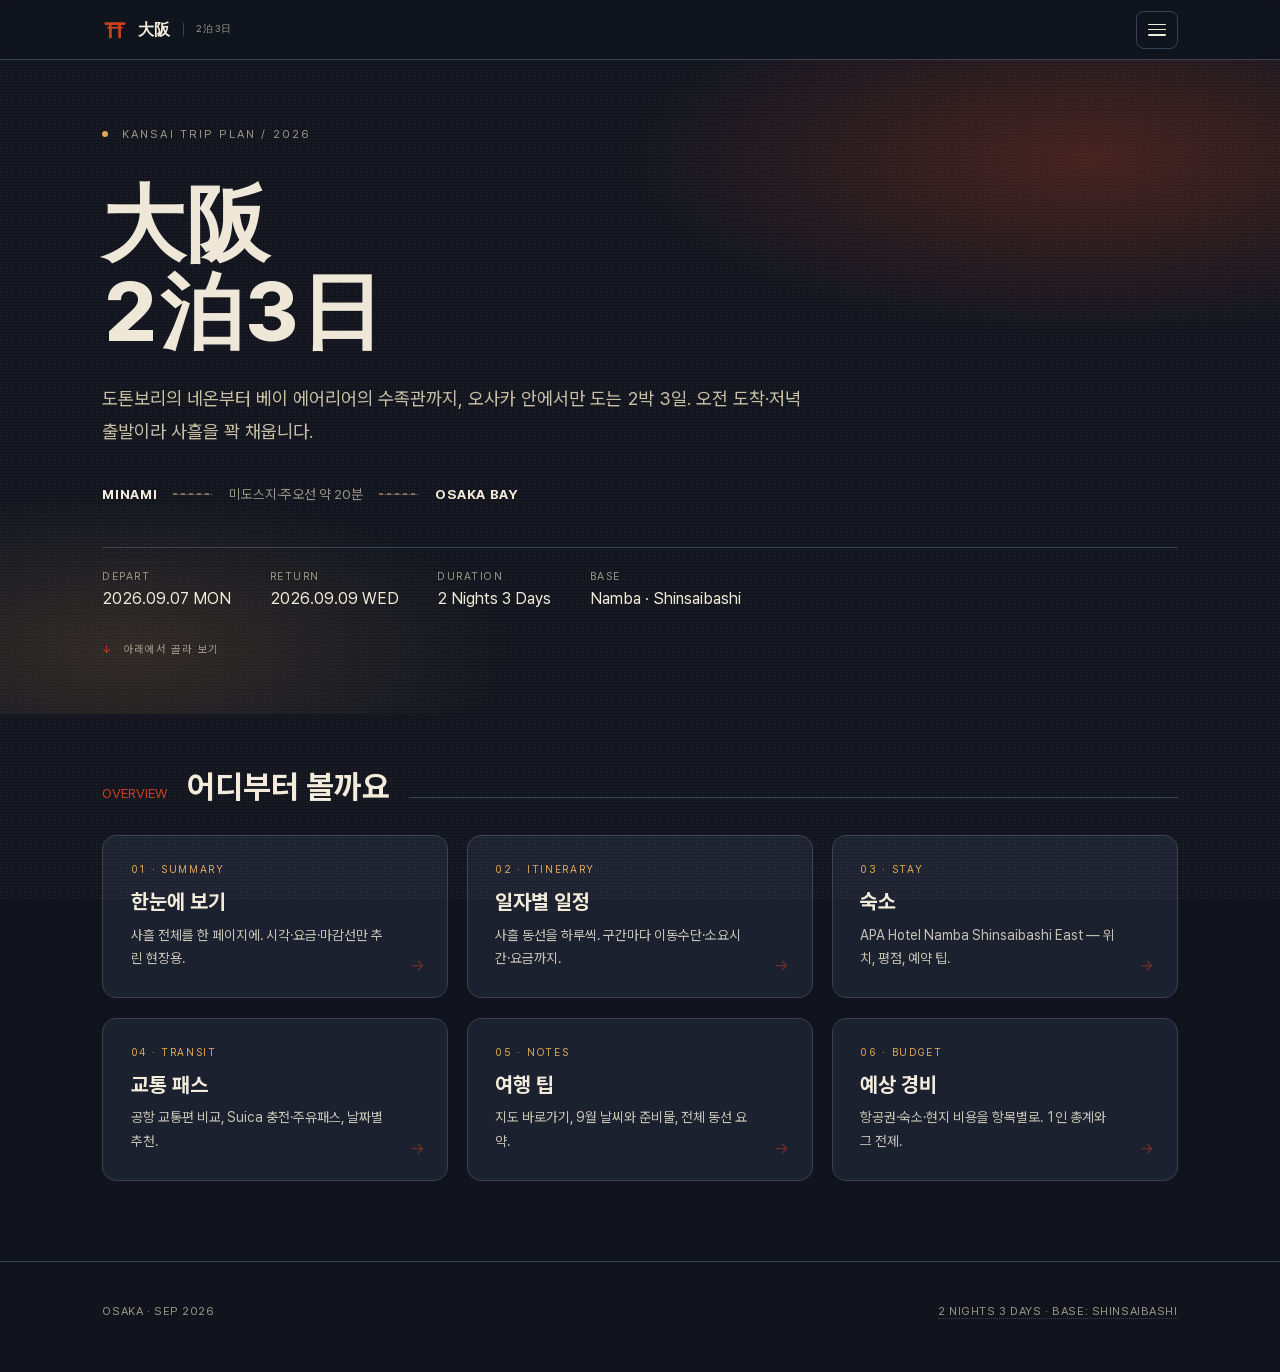
==== index.html @ 6190ee88 "한눈에 보기 페이지 추가 — 사흘 전체를 한 페이지에 사이트가 영역별로 쪼개져 있어서 전체를 한 번에 볼 데가 없었다. 현지에서 폰으로 열어둘 요약본을 summary.html 로 " ====
<!DOCTYPE html>
<html lang="ko">
<head>
<meta charset="UTF-8">
<meta name="viewport" content="width=device-width, initial-scale=1.0, viewport-fit=cover">
<title>大阪 | 오사카 2박3일</title>

<meta name="description" content="2026년 9월 7일~9일, 오사카 2박 3일 여행 일정. 일자별 동선, 가이유칸·신세카이, 숙소, 교통 패스를 한 곳에.">
<meta name="theme-color" content="#11141D">
<meta name="color-scheme" content="dark">
<link rel="canonical" href="https://osaka-kyoto-2026.vercel.app/">

<meta property="og:type" content="website">
<meta property="og:site_name" content="OSAKA · SEP 2026">
<meta property="og:title" content="大阪 | 오사카 2박3일">
<meta property="og:description" content="2026년 9월 7일~9일, 오사카 2박 3일 여행 일정. 일자별 동선, 가이유칸·신세카이, 숙소, 교통 패스를 한 곳에.">
<meta property="og:url" content="https://osaka-kyoto-2026.vercel.app/">
<meta property="og:locale" content="ko_KR">
<meta name="twitter:card" content="summary">
<meta name="twitter:title" content="大阪 | 오사카 2박3일">
<meta name="twitter:description" content="2026년 9월 7일~9일, 오사카 2박 3일 여행 일정. 일자별 동선, 가이유칸·신세카이, 숙소, 교통 패스를 한 곳에.">

<link rel="icon" href="data:image/svg+xml,%3Csvg xmlns='http://www.w3.org/2000/svg' viewBox='0 0 32 32'%3E%3Crect width='32' height='32' rx='7' fill='%2311141D'/%3E%3Cg fill='%23C6401F'%3E%3Crect x='3' y='6.5' width='26' height='3.2' rx='1.4'/%3E%3Crect x='6.5' y='12' width='19' height='2.3'/%3E%3Crect x='8.6' y='9.7' width='3.4' height='16.3'/%3E%3Crect x='20' y='9.7' width='3.4' height='16.3'/%3E%3C/g%3E%3C/svg%3E">
<link rel="apple-touch-icon" href="data:image/svg+xml,%3Csvg xmlns='http://www.w3.org/2000/svg' viewBox='0 0 32 32'%3E%3Crect width='32' height='32' rx='7' fill='%2311141D'/%3E%3Cg fill='%23C6401F'%3E%3Crect x='3' y='6.5' width='26' height='3.2' rx='1.4'/%3E%3Crect x='6.5' y='12' width='19' height='2.3'/%3E%3Crect x='8.6' y='9.7' width='3.4' height='16.3'/%3E%3Crect x='20' y='9.7' width='3.4' height='16.3'/%3E%3C/g%3E%3C/svg%3E">
<link rel="preload" href="assets/fonts/Pretendard-subset.woff2" as="font" type="font/woff2" crossorigin>
<link rel="stylesheet" href="assets/style.css">
</head>
<body>
<div class="grain"></div>

<header class="topbar">
  <a class="brand" href="index.html" aria-label="홈으로">
    <svg class="brand-mark" viewBox="0 0 32 32" aria-hidden="true" focusable="false"><g fill="currentColor"><rect x="3" y="6.5" width="26" height="3.2" rx="1.4"/><rect x="6.5" y="12" width="19" height="2.3"/><rect x="8.6" y="9.7" width="3.4" height="16.3"/><rect x="20" y="9.7" width="3.4" height="16.3"/></g></svg>
    <span class="brand-text">大阪</span>
    <span class="brand-sub">2泊3日</span>
  </a>
  <button class="menu-btn" type="button" aria-label="메뉴 열기" aria-expanded="false" aria-controls="sitemenu">
    <span class="bars" aria-hidden="true"><i></i><i></i><i></i></span>
  </button>
</header>

<nav class="menu" id="sitemenu" aria-label="사이트 메뉴" hidden>
  <div class="menu-inner">
    <div class="menu-eyebrow">Kansai Trip Plan / 2026</div>
    <ul class="menu-list">
      <li>
        <a class="menu-link" href="index.html"><span class="n">00</span><span class="t">홈</span><span class="d">Overview</span></a>
      </li>
      <li>
        <a class="menu-link" href="summary.html"><span class="n">01</span><span class="t">한눈에 보기</span><span class="d">Summary</span></a>
      </li>
      <li>
        <a class="menu-link" href="itinerary.html"><span class="n">02</span><span class="t">일자별 일정</span><span class="d">Itinerary</span></a>
        <ul class="menu-days">
          <li><a href="day-1.html"><span class="dn">DAY 1</span>도착 &amp; 미나미</a></li>
          <li><a href="day-2.html"><span class="dn">DAY 2</span>가이유칸 &amp; 신세카이</a></li>
          <li><a href="day-3.html"><span class="dn">DAY 3</span>오사카성 &amp; 귀국</a></li>
        </ul>
      </li>
      <li>
        <a class="menu-link" href="stay.html"><span class="n">03</span><span class="t">숙소</span><span class="d">Stay</span></a>
      </li>
      <li>
        <a class="menu-link" href="transit.html"><span class="n">04</span><span class="t">교통 패스</span><span class="d">Transit</span></a>
      </li>
      <li>
        <a class="menu-link" href="notes.html"><span class="n">05</span><span class="t">여행 팁</span><span class="d">Notes</span></a>
      </li>
      <li>
        <a class="menu-link" href="budget.html"><span class="n">06</span><span class="t">예상 경비</span><span class="d">Budget</span></a>
      </li>
    </ul>
  </div>
</nav>

<section class="hero">
  <div class="board"><span class="dot" aria-hidden="true"></span>KANSAI TRIP PLAN&nbsp;/&nbsp;2026</div>
  <h1>大阪<br>2泊3日</h1>
  <p class="sub">도톤보리의 네온부터 베이 에어리어의 수족관까지, 오사카 안에서만 도는 2박 3일. 오전 도착·저녁 출발이라 사흘을 꽉 채웁니다.</p>

  <div class="route">
    <span class="stop">MINAMI</span>
    <span class="track" aria-hidden="true"></span>
    <span>미도스지·주오선 약 20분</span>
    <span class="track" aria-hidden="true"></span>
    <span class="stop">OSAKA BAY</span>
  </div>

  <div class="hero-meta">
    <div><span class="label">Depart</span><span class="val">2026.09.07 MON</span></div>
    <div><span class="label">Return</span><span class="val">2026.09.09 WED</span></div>
    <div><span class="label">Duration</span><span class="val">2 Nights 3 Days</span></div>
    <div><span class="label">Base</span><span class="val">Namba · Shinsaibashi</span></div>
  </div>

  <div class="hero-scroll"><span class="arrow" aria-hidden="true">↓</span>아래에서 골라 보기</div>
</section>

<div class="section-head">
  <span class="num">OVERVIEW</span>
  <h2>어디부터 볼까요</h2>
  <span class="line" aria-hidden="true"></span>
</div>

<div class="nav-grid">
  <a class="nav-card reveal" href="summary.html">
    <span class="n">01 · Summary</span>
    <h3>한눈에 보기</h3>
    <p>사흘 전체를 한 페이지에. 시각·요금·마감선만 추린 현장용.</p>
  </a>
  <a class="nav-card reveal" href="itinerary.html">
    <span class="n">02 · Itinerary</span>
    <h3>일자별 일정</h3>
    <p>사흘 동선을 하루씩. 구간마다 이동수단·소요시간·요금까지.</p>
  </a>
  <a class="nav-card reveal" href="stay.html">
    <span class="n">03 · Stay</span>
    <h3>숙소</h3>
    <p>APA Hotel Namba Shinsaibashi East — 위치, 평점, 예약 팁.</p>
  </a>
  <a class="nav-card reveal" href="transit.html">
    <span class="n">04 · Transit</span>
    <h3>교통 패스</h3>
    <p>공항 교통편 비교, Suica 충전·주유패스, 날짜별 추천.</p>
  </a>
  <a class="nav-card reveal" href="notes.html">
    <span class="n">05 · Notes</span>
    <h3>여행 팁</h3>
    <p>지도 바로가기, 9월 날씨와 준비물, 전체 동선 요약.</p>
  </a>
  <a class="nav-card reveal" href="budget.html">
    <span class="n">06 · Budget</span>
    <h3>예상 경비</h3>
    <p>항공권·숙소·현지 비용을 항목별로. 1인 총계와 그 전제.</p>
  </a>
</div>

<footer>
  <span>OSAKA · SEP 2026</span>
  <span><a href="index.html">2 NIGHTS 3 DAYS · BASE: SHINSAIBASHI</a></span>
</footer>

<script src="assets/nav.js"></script>
</body>
</html>
---- assets/style.css ----
/* ============================================================
   大阪・京都 3泊4日 — 공통 스타일
   본문 전체 Pretendard. 폰트는 이 저장소에 직접 담아 서빙하므로
   외부 CDN 요청이 없고, 한 번 받아두면 오프라인에서도 그대로 뜬다.
   (이 사이트에 쓰이는 글자만 남긴 서브셋 — 자세한 건 README 참고)
   ============================================================ */
@font-face{
  font-family:'Pretendard';
  src:url('fonts/Pretendard-subset.woff2') format('woff2');
  font-weight:100 900;
  font-style:normal;
  font-display:swap;
}

:root{
  --ink:#EFE7D8;
  --ink-dim:#9C9788;
  --night:#11141D;
  --night-2:#181C28;
  --card:#1C2130;
  --torii:#C6401F;
  --torii-deep:#8F2A13;
  --gold:#E3A857;
  --line:#3A4058;
  --paper:#F3ECDB;
  --paper-dim:#C9C0A6;

  /* 세 역할 모두 Pretendard. 뒤는 폰트가 못 뜰 때를 위한 대비책. */
  --stack:'Pretendard','Apple SD Gothic Neo','Malgun Gothic','Noto Sans KR',
          system-ui,sans-serif,'Apple Color Emoji','Segoe UI Emoji';
  --sans:var(--stack);
  --serif:var(--stack);
  --mono:var(--stack);

  --bar-h:60px;
  --pad:8vw;
}
*{margin:0;padding:0;box-sizing:border-box;-webkit-tap-highlight-color:rgba(198,64,31,0.25);}
/* 가로 넘침 차단은 html 에서. body 에 걸면 body 가 스크롤 컨테이너로
   승격돼 스크롤 위치·position:fixed 계산이 어긋난다. */
html{scroll-behavior:smooth;-webkit-text-size-adjust:100%;overflow-x:hidden;}
body{
  background:var(--night);
  color:var(--ink);
  font-family:var(--sans);
  /* 고정폭 서체를 걷어냈으므로, 시각·요금·표의 숫자는 tnum 으로 자릿수를 맞춘다 */
  font-variant-numeric:tabular-nums;
  width:100%;
  padding-top:var(--bar-h);
}
body.menu-open{overflow:hidden;}
::selection{background:var(--torii);color:var(--paper);}
a:focus-visible, button:focus-visible{outline:2px solid var(--gold);outline-offset:3px;border-radius:2px;}

.mono{font-family:var(--mono);}
.mincho{font-family:var(--serif);}

/* ---------- background texture ---------- */
.grain{
  position:fixed;inset:0;pointer-events:none;z-index:1;
  background-image:radial-gradient(circle at 1px 1px, rgba(255,255,255,0.035) 1px, transparent 0);
  background-size:3px 3px;
}

/* ============================================================
   TOP BAR
   ============================================================ */
.topbar{
  position:fixed;top:0;left:0;right:0;
  height:var(--bar-h);
  z-index:50;
  display:flex;align-items:center;justify-content:space-between;
  padding:0 var(--pad);
  background:rgba(17,20,29,0.82);
  backdrop-filter:blur(14px);
  -webkit-backdrop-filter:blur(14px);
  border-bottom:1px solid var(--line);
}
.brand{
  display:inline-flex;align-items:center;gap:.6rem;
  text-decoration:none;color:var(--paper);
  transition:opacity .2s ease;
}
.brand:hover{opacity:.75;}
.brand-mark{
  width:26px;height:26px;flex:0 0 auto;
  color:var(--torii);
}
.brand-text{
  font-family:var(--serif);font-weight:700;
  font-size:1.02rem;letter-spacing:.02em;
  white-space:nowrap;
}
.brand-text i{color:var(--torii);font-style:normal;}
.brand-sub{
  font-family:var(--mono);
  font-size:.6rem;letter-spacing:.16em;text-transform:uppercase;
  color:var(--ink-dim);
  padding-left:.7rem;margin-left:.2rem;
  border-left:1px solid var(--line);
}

/* 햄버거 버튼 */
.menu-btn{
  -webkit-appearance:none;appearance:none;
  background:transparent;border:1px solid var(--line);
  border-radius:8px;
  width:42px;height:38px;
  display:inline-flex;align-items:center;justify-content:center;
  cursor:pointer;
  transition:border-color .2s ease, background .2s ease;
}
.menu-btn:hover{border-color:var(--torii);background:rgba(198,64,31,0.1);}
.bars{display:block;width:18px;height:12px;position:relative;}
.bars i{
  position:absolute;left:0;right:0;height:1.5px;
  background:var(--paper);border-radius:2px;
  transition:transform .28s cubic-bezier(.22,.61,.36,1), opacity .18s ease;
}
.bars i:nth-child(1){top:0;}
.bars i:nth-child(2){top:5.25px;}
.bars i:nth-child(3){top:10.5px;}
.menu-btn[aria-expanded="true"] .bars i:nth-child(1){transform:translateY(5.25px) rotate(45deg);}
.menu-btn[aria-expanded="true"] .bars i:nth-child(2){opacity:0;}
.menu-btn[aria-expanded="true"] .bars i:nth-child(3){transform:translateY(-5.25px) rotate(-45deg);}

/* ============================================================
   MENU OVERLAY
   ============================================================ */
.menu{
  position:fixed;
  top:var(--bar-h);left:0;right:0;bottom:0;
  z-index:40;
  background:var(--night);
  overflow-y:auto;
  -webkit-overflow-scrolling:touch;
  padding:2.4rem var(--pad) 4rem;
}
.menu::before{
  content:"";position:absolute;inset:0;pointer-events:none;
  background:radial-gradient(ellipse 70% 50% at 80% 0%, rgba(198,64,31,0.18), transparent 62%);
}
.menu[hidden]{display:none;}
.js-menu .menu{
  display:block;
  opacity:0;visibility:hidden;
  transform:translateY(-10px);
  transition:opacity .26s ease, transform .3s cubic-bezier(.22,.61,.36,1), visibility .26s;
}
.js-menu .menu.open{opacity:1;visibility:visible;transform:none;}

.menu-inner{position:relative;z-index:1;max-width:880px;}
.menu-eyebrow{
  font-family:var(--mono);
  font-size:.66rem;letter-spacing:.18em;text-transform:uppercase;
  color:var(--ink-dim);
  margin-bottom:1.6rem;
  display:flex;align-items:center;gap:.8rem;
}
.menu-eyebrow::after{content:"";flex:1;height:1px;background:var(--line);}

.menu-list{list-style:none;}
.menu-list > li{border-bottom:1px solid var(--line);}
.menu-link{
  display:flex;align-items:baseline;gap:1rem;
  padding:1.05rem 0;
  text-decoration:none;
  transition:padding-left .22s ease;
}
.menu-link:hover{padding-left:.5rem;}
.menu-link .n{
  position:relative;
  font-family:var(--mono);font-size:.72rem;letter-spacing:.1em;
  color:var(--torii);
  flex:0 0 2.4em;
  white-space:nowrap;
}
.menu-link .t{
  font-family:var(--serif);font-weight:700;
  font-size:1.35rem;color:var(--paper);
  line-height:1.3;
}
.menu-link .d{
  font-family:var(--mono);font-size:.68rem;letter-spacing:.06em;
  color:var(--ink-dim);
  margin-left:auto;
  padding-left:1rem;
  white-space:nowrap;
}
.menu-link[aria-current="page"] .t{color:var(--torii);}
/* 현재 페이지 표식은 왼쪽 여백에 띄워 레이아웃을 밀지 않는다 */
.menu-link[aria-current="page"] .n::before{
  content:"▸";
  position:absolute;left:-.95em;top:0;
  color:var(--torii);
}

/* 메뉴 안 일차 목록 */
.menu-days{list-style:none;padding:0 0 1.1rem 3.4em;}
.menu-days li + li{margin-top:.1rem;}
.menu-days a{
  display:flex;align-items:baseline;gap:.8rem;
  padding:.42rem 0;
  text-decoration:none;
  font-size:.9rem;color:#C8C4B6;
  transition:color .2s ease, padding-left .2s ease;
}
.menu-days a:hover{color:var(--gold);padding-left:.35rem;}
.menu-days a[aria-current="page"]{color:var(--torii);}
.menu-days .dn{font-family:var(--mono);font-size:.68rem;color:var(--ink-dim);flex:0 0 3.6em;letter-spacing:.08em;}

/* ============================================================
   HERO (홈)
   ============================================================ */
/* 화면 높이를 꽉 채우지 않는다. 예전엔 min-height 로 한 화면을 잡고
   가운데 정렬을 했는데, 내용이 그 높이를 못 채워 남는 만큼이 위아래
   여백으로 갈라졌다. 이제 내용 높이에 패딩만 얹는다. */
.hero{
  position:relative;
  display:flex;
  flex-direction:column;
  padding:4.2rem var(--pad) 3.6rem;
  overflow:hidden;
}
.hero::before{
  content:"";
  position:absolute; inset:0;
  background:
    radial-gradient(ellipse 60% 45% at 85% 15%, rgba(198,64,31,0.28), transparent 60%),
    radial-gradient(ellipse 50% 40% at 10% 90%, rgba(227,168,87,0.14), transparent 60%);
  z-index:0;
}
.board{
  position:relative;z-index:2;
  color:var(--ink-dim);
  font-size:.72rem;
  letter-spacing:.18em;
  text-transform:uppercase;
  display:flex;gap:1.2em;align-items:center;
  margin-bottom:2.4rem;
}
.board .dot{width:6px;height:6px;border-radius:50%;background:var(--gold);animation:blink 1.8s infinite;}
@keyframes blink{0%,60%{opacity:1;}80%{opacity:.15;}100%{opacity:1;}}

.hero h1{
  position:relative;z-index:2;
  font-family:var(--serif);
  font-weight:800;
  font-size:clamp(2.6rem,7vw,5.2rem);
  line-height:1.06;
  letter-spacing:.01em;
}
.hero h1 .accent{color:var(--torii);}
.hero .sub{
  position:relative;z-index:2;
  margin-top:1.6rem;
  font-size:clamp(1rem,1.6vw,1.15rem);
  color:var(--paper-dim);
  max-width:38em;
  line-height:1.8;
}
.hero .route{
  position:relative;z-index:2;
  margin-top:2.4rem;
  display:flex;align-items:center;gap:1rem;
  flex-wrap:wrap;
  font-family:var(--mono);
  font-size:.85rem;
  color:var(--ink-dim);
}
.route .stop{color:var(--paper);font-weight:700;letter-spacing:.05em;}
.route .track{flex:0 0 40px;height:1px;background:var(--line);position:relative;}
.route .track::after{
  content:"";position:absolute;top:50%;left:0;width:100%;height:1px;
  background:repeating-linear-gradient(90deg,var(--gold) 0 4px, transparent 4px 8px);
  transform:translateY(-50%);
}

.hero-meta{
  position:relative;z-index:2;
  margin-top:2.8rem;
  display:flex;flex-wrap:wrap;gap:2.4rem;
  border-top:1px solid var(--line);
  padding-top:1.4rem;
}
.hero-meta div{display:flex;flex-direction:column;gap:.35rem;}
.hero-meta .label{font-size:.68rem;letter-spacing:.14em;text-transform:uppercase;color:var(--ink-dim);}
.hero-meta .val{font-family:var(--mono);font-size:1rem;color:var(--paper);}

.hero-scroll{
  position:relative;z-index:2;
  margin-top:2.2rem;
  font-family:var(--mono);
  font-size:.68rem;letter-spacing:.16em;text-transform:uppercase;
  color:var(--ink-dim);
  display:flex;align-items:center;gap:.6rem;
}
.hero-scroll .arrow{color:var(--torii);animation:nudge 2s infinite;}
@keyframes nudge{0%,100%{transform:translateY(0);}50%{transform:translateY(4px);}}

/* ============================================================
   PAGE HERO (하위 페이지)
   ============================================================ */
.page-hero{
  position:relative;
  padding:4.5rem var(--pad) 2.6rem;
  overflow:hidden;
}
.page-hero::before{
  content:"";position:absolute;inset:0;z-index:0;
  background:radial-gradient(ellipse 55% 70% at 88% 0%, rgba(198,64,31,0.2), transparent 62%);
}
.page-hero > *{position:relative;z-index:1;}
.crumb{
  font-family:var(--mono);
  font-size:.66rem;letter-spacing:.16em;text-transform:uppercase;
  color:var(--ink-dim);
  display:flex;align-items:center;gap:.6rem;
  margin-bottom:1.4rem;
}
.crumb a{color:var(--ink-dim);text-decoration:none;transition:color .2s ease;}
.crumb a:hover{color:var(--gold);}
.crumb .sep{color:var(--torii);}
.crumb .cur{color:var(--paper);}
.page-hero h1{
  font-family:var(--serif);font-weight:800;
  font-size:clamp(2rem,5vw,3.2rem);
  line-height:1.15;
  color:var(--paper);
}
.page-hero h1 .accent{color:var(--torii);}
.page-hero .lead{
  margin-top:1.1rem;
  font-size:clamp(.94rem,1.4vw,1.05rem);
  color:var(--paper-dim);
  max-width:40em;
  line-height:1.8;
}
.page-hero .facts{
  margin-top:2rem;
  display:flex;flex-wrap:wrap;gap:1.6rem 2.4rem;
  border-top:1px solid var(--line);
  padding-top:1.4rem;
}
.page-hero .facts div{display:flex;flex-direction:column;gap:.3rem;}
.page-hero .facts .label{font-size:.64rem;letter-spacing:.14em;text-transform:uppercase;color:var(--ink-dim);}
.page-hero .facts .val{font-family:var(--mono);font-size:.94rem;color:var(--paper);}

/* ============================================================
   SECTION LABELS
   ============================================================ */
.section-head{
  padding:3.4rem var(--pad) 1.8rem;
  display:flex;align-items:baseline;gap:1.2rem;
}
.section-head .num{font-family:var(--mono);color:var(--torii);font-size:.85rem;}
.section-head h2{
  font-family:var(--serif);font-weight:700;
  font-size:clamp(1.4rem,3vw,2rem);
  color:var(--paper);
}
.section-head .line{flex:1;height:1px;background:var(--line);}

/* ============================================================
   HOME — 섹션 카드
   ============================================================ */
.nav-grid{
  padding:0 var(--pad) 5rem;
  display:grid;
  grid-template-columns:repeat(auto-fit,minmax(260px,1fr));
  gap:1.2rem;
}
.nav-card{
  position:relative;
  display:flex;flex-direction:column;
  background:var(--card);
  border:1px solid var(--line);
  border-radius:14px;
  padding:1.7rem;
  text-decoration:none;
  overflow:hidden;
  transition:border-color .25s ease, transform .25s ease;
}
.nav-card:hover{border-color:var(--torii);transform:translateY(-3px);}
.nav-card::after{
  content:"→";
  position:absolute;right:1.4rem;bottom:1.4rem;
  font-family:var(--mono);
  color:var(--torii);
  opacity:.5;
  transition:transform .25s ease, opacity .25s ease;
}
.nav-card:hover::after{transform:translateX(4px);opacity:1;}
.nav-card .n{
  font-family:var(--mono);
  font-size:.66rem;letter-spacing:.16em;text-transform:uppercase;
  color:var(--gold);
  margin-bottom:.8rem;
}
.nav-card h3{
  font-family:var(--serif);font-weight:700;
  font-size:1.3rem;color:var(--paper);
  margin-bottom:.6rem;
}
.nav-card p{
  font-size:.86rem;line-height:1.7;color:#C8C4B6;
  padding-right:2rem;
}

/* ============================================================
   ITINERARY INDEX — 일차 카드
   ============================================================ */
.day-grid{
  padding:0 var(--pad) 5rem;
  display:grid;
  grid-template-columns:repeat(auto-fit,minmax(280px,1fr));
  gap:1.2rem;
}
.day-card{
  position:relative;
  display:flex;flex-direction:column;
  background:var(--card);
  border:1px solid var(--line);
  border-radius:14px;
  text-decoration:none;
  overflow:hidden;
  transition:border-color .25s ease, transform .25s ease;
}
.day-card:hover{border-color:var(--torii);transform:translateY(-3px);}
.day-card .dc-top{
  position:relative;
  padding:1.5rem 1.6rem 1.1rem;
  border-bottom:1px dashed var(--line);
  display:flex;align-items:flex-start;justify-content:space-between;gap:.8rem;
}
.day-card .dc-top::before, .day-card .dc-top::after{
  content:"";position:absolute;bottom:-10px;
  width:20px;height:20px;border-radius:50%;
  background:var(--night);
}
.day-card .dc-top::before{left:-11px;}
.day-card .dc-top::after{right:-11px;}
.day-card .dc-n{
  font-family:var(--mono);font-weight:700;
  font-size:1.5rem;color:var(--torii);
  line-height:1;
}
.day-card .dc-date{
  font-family:var(--mono);
  font-size:.7rem;letter-spacing:.12em;text-transform:uppercase;
  color:var(--gold);
  text-align:right;
}
.day-card .dc-badge{
  display:block;margin-top:.4rem;
  font-size:.62rem;letter-spacing:.1em;
  color:var(--torii);
  border:1px solid var(--torii-deep);
  padding:.22rem .55rem;border-radius:100px;
}
.day-card .dc-body{padding:1.3rem 1.6rem 1.6rem;}
.day-card h3{
  font-family:var(--serif);font-weight:700;
  font-size:1.25rem;color:var(--paper);
  margin-bottom:.7rem;
}
.day-card .dc-spots{
  list-style:none;
  display:flex;flex-wrap:wrap;gap:.4rem;
}
.day-card .dc-spots li{
  font-family:var(--mono);
  font-size:.68rem;letter-spacing:.03em;
  color:#9AA0B8;
  background:rgba(255,255,255,0.04);
  border:1px solid var(--line);
  padding:.28rem .6rem;
  border-radius:6px;
}

/* ============================================================
   TIMELINE / TICKET
   ============================================================ */
.timeline{
  position:relative;
  padding:1rem var(--pad) 4rem;
}
.day{
  position:relative;
  display:grid;
  grid-template-columns:56px 1fr;
  gap:1.6rem;
  margin-bottom:2.6rem;
}
.day .stopmark{
  position:relative;
  display:flex;flex-direction:column;align-items:center;
  padding-top:.4rem;
}
.stopmark .ring{
  width:56px;height:56px;border-radius:50%;
  background:var(--night-2);
  border:2px solid var(--torii);
  display:flex;align-items:center;justify-content:center;
  font-family:var(--mono);
  font-weight:700;font-size:1.1rem;
  color:var(--paper);
  box-shadow:0 0 0 6px var(--night);
  flex-shrink:0;
}

.ticket{
  background:var(--card);
  border:1px solid var(--line);
  border-radius:14px;
  position:relative;
  overflow:hidden;
  transition:transform .25s ease, border-color .25s ease;
}
.ticket:hover{border-color:var(--torii);}
.ticket-top{
  position:relative;
  padding:1.6rem 1.8rem 1.2rem;
  display:flex;justify-content:space-between;align-items:flex-start;
  flex-wrap:wrap;gap:1rem;
  border-bottom:1px dashed var(--line);
}
/* 티켓 절취선 좌우 반원 노치 */
.ticket-top::before, .ticket-top::after{
  content:"";position:absolute;
  width:20px;height:20px;border-radius:50%;
  background:var(--night);
  bottom:-10px;
}
.ticket-top::before{left:-11px;}
.ticket-top::after{right:-11px;}
.ticket-date{font-family:var(--mono);font-size:.72rem;letter-spacing:.12em;color:var(--gold);text-transform:uppercase;}
.ticket-title{
  font-family:var(--serif);font-weight:700;
  font-size:1.5rem;color:var(--paper);margin-top:.3rem;
}
.ticket-badge{
  font-family:var(--mono);
  font-size:.68rem;letter-spacing:.1em;
  color:var(--torii);
  border:1px solid var(--torii-deep);
  padding:.35rem .7rem;border-radius:100px;
  white-space:nowrap;
  text-transform:uppercase;
}

.ticket-body{padding:1.6rem 1.8rem 1.8rem;}
.stop-row{
  display:grid;
  grid-template-columns:64px 1fr;
  gap:1rem;
  padding:.65rem 0;
  border-bottom:1px solid rgba(255,255,255,0.05);
}
.stop-row:last-child{border-bottom:none;}
.stop-time{
  font-family:var(--mono);
  font-size:.78rem;color:var(--ink-dim);
  padding-top:.15rem;
}
.stop-text b{color:var(--paper);font-weight:500;}
.stop-text{font-size:.92rem;line-height:1.65;color:#C8C4B6;}
.tip{
  margin-top:1.1rem;
  font-size:.82rem;
  color:var(--gold);
  background:rgba(227,168,87,0.08);
  border-left:2px solid var(--gold);
  padding:.6rem .9rem;
  line-height:1.6;
  border-radius:0 6px 6px 0;
}

/* ---------- MOVE (transit segment) ---------- */
.move{
  display:flex;
  align-items:center;
  gap:.7rem;
  padding:.55rem 0 .55rem 64px;
  font-family:var(--mono);
  font-size:.76rem;
  color:#9AA0B8;
}
.move .icon{flex:0 0 auto;color:var(--torii);font-size:.9rem;}
.move .move-line{color:var(--paper-dim);}
.move .move-fare{margin-left:auto;color:var(--ink-dim);white-space:nowrap;}

/* ============================================================
   PAGER (이전/다음 일차)
   ============================================================ */
.pager{
  margin:0 var(--pad) 5rem;
  display:grid;
  grid-template-columns:1fr 1fr;
  gap:1rem;
}
.pager-link{
  display:flex;flex-direction:column;gap:.4rem;
  background:var(--night-2);
  border:1px solid var(--line);
  border-radius:12px;
  padding:1.1rem 1.3rem;
  text-decoration:none;
  transition:border-color .22s ease, background .22s ease;
}
.pager-link:hover{border-color:var(--torii);background:var(--card);}
.pager-link .dir{
  font-family:var(--mono);
  font-size:.64rem;letter-spacing:.14em;text-transform:uppercase;
  color:var(--torii);
}
.pager-link .ttl{font-family:var(--serif);font-weight:700;font-size:1rem;color:var(--paper);}
.pager-link.next{text-align:right;align-items:flex-end;}

/* ============================================================
   INFO GRID
   ============================================================ */
.info-grid{
  padding:0 var(--pad) 5rem;
  display:grid;
  grid-template-columns:1fr 1fr;
  gap:1.2rem;
}
@media (max-width:760px){ .info-grid{grid-template-columns:1fr;} }

.info-card{
  background:var(--night-2);
  border:1px solid var(--line);
  border-radius:14px;
  padding:1.8rem;
}
.info-card h3{
  font-family:var(--serif);
  color:var(--torii);
  font-size:1.05rem;
  margin-bottom:1rem;
  display:flex;align-items:center;gap:.6rem;
}
.info-card h3::before{content:"";width:14px;height:1px;background:var(--torii);}
.info-card ul{list-style:none;display:flex;flex-direction:column;gap:.7rem;}
.info-card li{
  font-size:.87rem;line-height:1.7;color:#C8C4B6;
  padding-left:1.1rem;position:relative;
}
.info-card li::before{
  content:"";position:absolute;left:0;top:.6em;
  width:5px;height:5px;background:var(--gold);border-radius:50%;
}
.info-card li b{color:var(--paper);}

/* ---------- MAP LINKS ---------- */
.maplink{
  color:inherit;
  text-decoration:none;
  border-bottom:1px dotted var(--gold);
  transition:color .2s ease, border-color .2s ease;
}
.maplink:hover{color:var(--gold);border-color:transparent;}
.maplink::after{content:" ↗";font-size:.75em;color:var(--torii);}
/* 이동 줄에는 역 이름 링크가 서너 개씩 이어진다. 거기까지 ↗ 를 붙이면
   화살표가 줄을 뒤덮어 노선이 안 읽힌다. 점선 밑줄만으로 표시한다. */
.move-line .maplink::after{content:none;}
.hotel-actions{margin-top:1.1rem;}
.btn-map{
  display:inline-flex;align-items:center;gap:.5rem;
  font-family:var(--mono);
  font-size:.75rem;letter-spacing:.08em;text-transform:uppercase;
  color:var(--paper);
  background:rgba(198,64,31,0.15);
  border:1px solid var(--torii-deep);
  padding:.55rem 1rem;border-radius:8px;
  text-decoration:none;
  transition:background .2s ease;
}
.btn-map:hover{background:rgba(198,64,31,0.3);}

/* ============================================================
   TRANSIT
   ============================================================ */
.transit{
  padding:0 var(--pad) 2rem;
  display:grid;
  grid-template-columns:repeat(auto-fit,minmax(220px,1fr));
  gap:1.2rem;
}
@media (max-width:900px){ .transit{grid-template-columns:1fr;} }
.pass-card{
  background:var(--night-2);
  border:1px solid var(--line);
  border-radius:14px;
  padding:1.6rem;
  display:flex;flex-direction:column;gap:.7rem;
}
.pass-card .pass-name{font-family:var(--serif);font-size:1.15rem;color:var(--paper);}
.pass-card .pass-price{font-family:var(--mono);color:var(--gold);font-size:.85rem;}
.pass-card p{font-size:.85rem;color:#C8C4B6;line-height:1.65;}

.transit-plan{
  margin:0 var(--pad) 5rem;
  border:1px solid var(--line);
  border-radius:14px;
  overflow-x:auto;
  -webkit-overflow-scrolling:touch;
}
.transit-plan table{width:100%;min-width:520px;border-collapse:collapse;font-size:.86rem;}
.transit-plan th{
  text-align:left;
  font-family:var(--mono);
  font-size:.68rem;letter-spacing:.1em;text-transform:uppercase;
  color:var(--ink-dim);
  background:var(--night-2);
  padding:.9rem 1.2rem;
}
.transit-plan td{
  padding:.9rem 1.2rem;
  border-top:1px solid var(--line);
  color:#C8C4B6;
}
.transit-plan td:first-child, .transit-plan th:first-child{color:var(--paper);font-weight:600;}
.transit-plan tr td:nth-child(2){color:var(--torii);font-family:var(--mono);}

/* 실시간 환율 표시 옆에 붙는 갱신 시점 (assets/fx.js) */
.facts .fx-note{
  display:block;
  font-family:var(--mono);
  font-size:.62rem;letter-spacing:.06em;
  color:var(--ink-dim);
  margin-top:.3rem;
}
/* 바로 아래 .note-block 이 붙는 표는 간격을 좁힌다 */
.transit-plan.tight{margin-bottom:1.2rem;}

/* 타임라인 밖에서 .tip 을 쓸 때 감싸는 상자.
   .day 는 56px 마커 + 본문 2열 그리드라 마커 없이 .ticket 만 쓰면
   본문이 56px 열에 갇힌다. 표 밑 설명은 이걸 쓸 것. */
.note-block{margin:0 var(--pad) 5rem;}
.note-block .tip:first-child{margin-top:0;}

/* ============================================================
   HOTEL
   ============================================================ */
.hotel{
  margin:0 var(--pad) 3rem;
  background:linear-gradient(135deg, var(--card), var(--night-2));
  border:1px solid var(--torii-deep);
  border-radius:16px;
  padding:2.4rem;
  display:grid;
  grid-template-columns:1fr auto;
  gap:1.5rem;
  align-items:center;
}
@media (max-width:640px){ .hotel{grid-template-columns:1fr;} }
.hotel .eyebrow{font-family:var(--mono);font-size:.7rem;letter-spacing:.15em;color:var(--gold);text-transform:uppercase;margin-bottom:.6rem;}
.hotel h3{font-family:var(--serif);font-size:1.6rem;color:var(--paper);margin-bottom:.5rem;}
.hotel p{font-size:.88rem;color:var(--paper-dim);line-height:1.7;}
.hotel .rating{
  font-family:var(--mono);
  text-align:center;
  border-left:1px solid var(--line);
  padding-left:1.6rem;
}
.hotel .rating .num{font-size:2.4rem;color:var(--torii);font-weight:700;}
.hotel .rating .cap{font-size:.68rem;color:var(--ink-dim);letter-spacing:.1em;text-transform:uppercase;margin-top:.3rem;}

/* ============================================================
   FOOTER
   ============================================================ */
footer{
  padding:2.6rem var(--pad) 3.4rem;
  border-top:1px solid var(--line);
  display:flex;justify-content:space-between;flex-wrap:wrap;gap:1rem;
  font-family:var(--mono);
  font-size:.72rem;
  color:var(--ink-dim);
  letter-spacing:.05em;
}
footer a{color:var(--ink-dim);text-decoration:none;border-bottom:1px dotted var(--line);transition:color .2s ease;}
footer a:hover{color:var(--gold);}

/* ============================================================
   SCROLL REVEAL
   숨김은 .pre 가 붙은 요소에만 적용한다. .pre 는 JS가 "첫 화면
   밖에 있는" 요소에만 직접 달아주므로, 스크립트가 죽든 옵저버가
   안 돌든 처음 보이는 콘텐츠가 사라지는 일은 없다.
   등장은 transition 이 아니라 fill-mode 를 가진 animation 이라
   중간에 멈춰서 투명하게 남지 않는다.
   ============================================================ */
.reveal.pre{opacity:0;}
.reveal.pre.in{animation:rise .6s cubic-bezier(.22,.61,.36,1) both;}
@keyframes rise{
  from{opacity:0;transform:translateY(18px);}
  to{opacity:1;transform:none;}
}
@media (prefers-reduced-motion:reduce){
  html{scroll-behavior:auto;}
  .reveal.pre{opacity:1;}
  .reveal.pre.in{animation:none;}
  .board .dot, .hero-scroll .arrow{animation:none;}
  .js-menu .menu{transition:none;}
}

/* ============================================================
   MOBILE (≤640px)
   ============================================================ */
@media (max-width:640px){
  :root{--pad:6vw;--bar-h:56px;}

  .brand-text{font-size:.94rem;}
  .brand-sub{display:none;}
  .menu{padding-top:1.8rem;}
  .menu-link .t{font-size:1.15rem;}
  .menu-link .d{display:none;}
  .menu-days{padding-left:3.4em;}
  /* 손가락으로 누르는 화면에서는 일차 링크가 30px 밖에 안 돼 서로 붙어
     있었다. 날짜 이동이 이 사이트의 주 동선이라 44px 로 넓힌다. */
  .menu-days a{padding:.7rem 0;min-height:44px;align-items:center;}

  .hero{padding:2.6rem var(--pad) 2.4rem;}
  .board{font-size:.62rem;gap:.8em;margin-bottom:1.8rem;}
  .hero h1{font-size:clamp(2.2rem,10vw,3rem);}
  .hero .sub{font-size:.92rem;line-height:1.75;margin-top:1.2rem;}
  .hero .route{margin-top:2.2rem;font-size:.78rem;gap:.6rem;}
  .hero-meta{margin-top:2.6rem;gap:1.4rem 2rem;padding-top:1.2rem;}
  .hero-meta .val{font-size:.9rem;}
  .hero-scroll{margin-top:2rem;}

  .page-hero{padding:2.6rem var(--pad) 1.8rem;}
  .page-hero .facts{margin-top:1.5rem;gap:1.1rem 1.8rem;}
  .page-hero .facts .val{font-size:.86rem;}

  .section-head{padding:2.4rem var(--pad) 1.2rem;gap:.8rem;}
  .section-head h2{font-size:1.25rem;}
  .section-head .num{font-size:.68rem;}

  .nav-grid, .day-grid{padding-bottom:3rem;}
  .nav-card, .day-card .dc-body{padding:1.3rem;}
  .nav-card h3{font-size:1.15rem;}

  .timeline{padding:.5rem var(--pad) 2.6rem;}
  .day{grid-template-columns:44px 1fr;gap:1rem;margin-bottom:1.8rem;}
  .stopmark .ring{width:44px;height:44px;font-size:.92rem;box-shadow:0 0 0 5px var(--night);}

  .ticket{border-radius:12px;}
  .ticket-top{padding:1.2rem 1.2rem 1rem;}
  .ticket-title{font-size:1.22rem;}
  .ticket-badge{font-size:.62rem;padding:.3rem .6rem;}
  .ticket-body{padding:1.2rem 1.2rem 1.4rem;}

  .stop-row{grid-template-columns:52px 1fr;gap:.7rem;padding:.55rem 0;}
  .stop-time{font-size:.7rem;}
  .stop-text{font-size:.88rem;line-height:1.6;}
  .tip{font-size:.78rem;padding:.55rem .8rem;margin-top:.9rem;}

  .move{padding-left:0;flex-wrap:wrap;font-size:.72rem;gap:.5rem;padding-top:.45rem;padding-bottom:.45rem;}
  .move .move-fare{margin-left:0;width:100%;padding-left:1.6rem;}

  .pager{grid-template-columns:1fr;margin-bottom:3rem;}

  .hotel{padding:1.6rem;border-radius:14px;gap:1.2rem;}
  .hotel h3{font-size:1.25rem;}
  .hotel p{font-size:.84rem;}
  .hotel .rating{border-left:none;border-top:1px solid var(--line);padding-left:0;padding-top:1.1rem;text-align:left;display:flex;align-items:baseline;gap:.6rem;}
  .hotel .rating .num{font-size:1.7rem;}
  .btn-map{width:100%;justify-content:center;padding:.7rem 1rem;}

  .pass-card{padding:1.3rem;}
  .pass-card .pass-name{font-size:1.05rem;}
  .pass-card .pass-price{font-size:.78rem;}
  .pass-card p{font-size:.82rem;}

  .transit-plan table{font-size:.8rem;}
  .transit-plan th, .transit-plan td{padding:.7rem .9rem;}

  .info-card{padding:1.3rem;}
  .info-card li{font-size:.84rem;}

  footer{padding:2rem var(--pad) 3rem;flex-direction:column;gap:.6rem;font-size:.66rem;}

  /* 링크·버튼 최소 탭 영역 확보 */
  .maplink{display:inline-block;padding:.1rem 0;}
}

@media (max-width:360px){
  .hero h1{font-size:1.9rem;}
  .stop-row{grid-template-columns:44px 1fr;}
}

/* ============================================================
   PRINT
   ============================================================ */
@media print{
  body{background:#fff;color:#111;padding-top:0;}
  .grain, .topbar, .menu, .hero::before, .page-hero::before, .pager, .hero-scroll{display:none;}
  .hero{min-height:auto;padding:2rem;}
  .hero h1, .hero .sub, .page-hero h1, .page-hero .lead,
  .section-head h2, .ticket-title, .hotel h3{color:#111;}
  .ticket, .info-card, .pass-card, .hotel, .nav-card, .day-card{background:#fff;border:1px solid #bbb;break-inside:avoid;}
  .stop-text, .info-card li, .pass-card p, .hotel p{color:#333;}
  .stopmark .ring{box-shadow:none;background:#fff;color:#111;}
  .js-reveal .reveal{opacity:1;transform:none;}
}
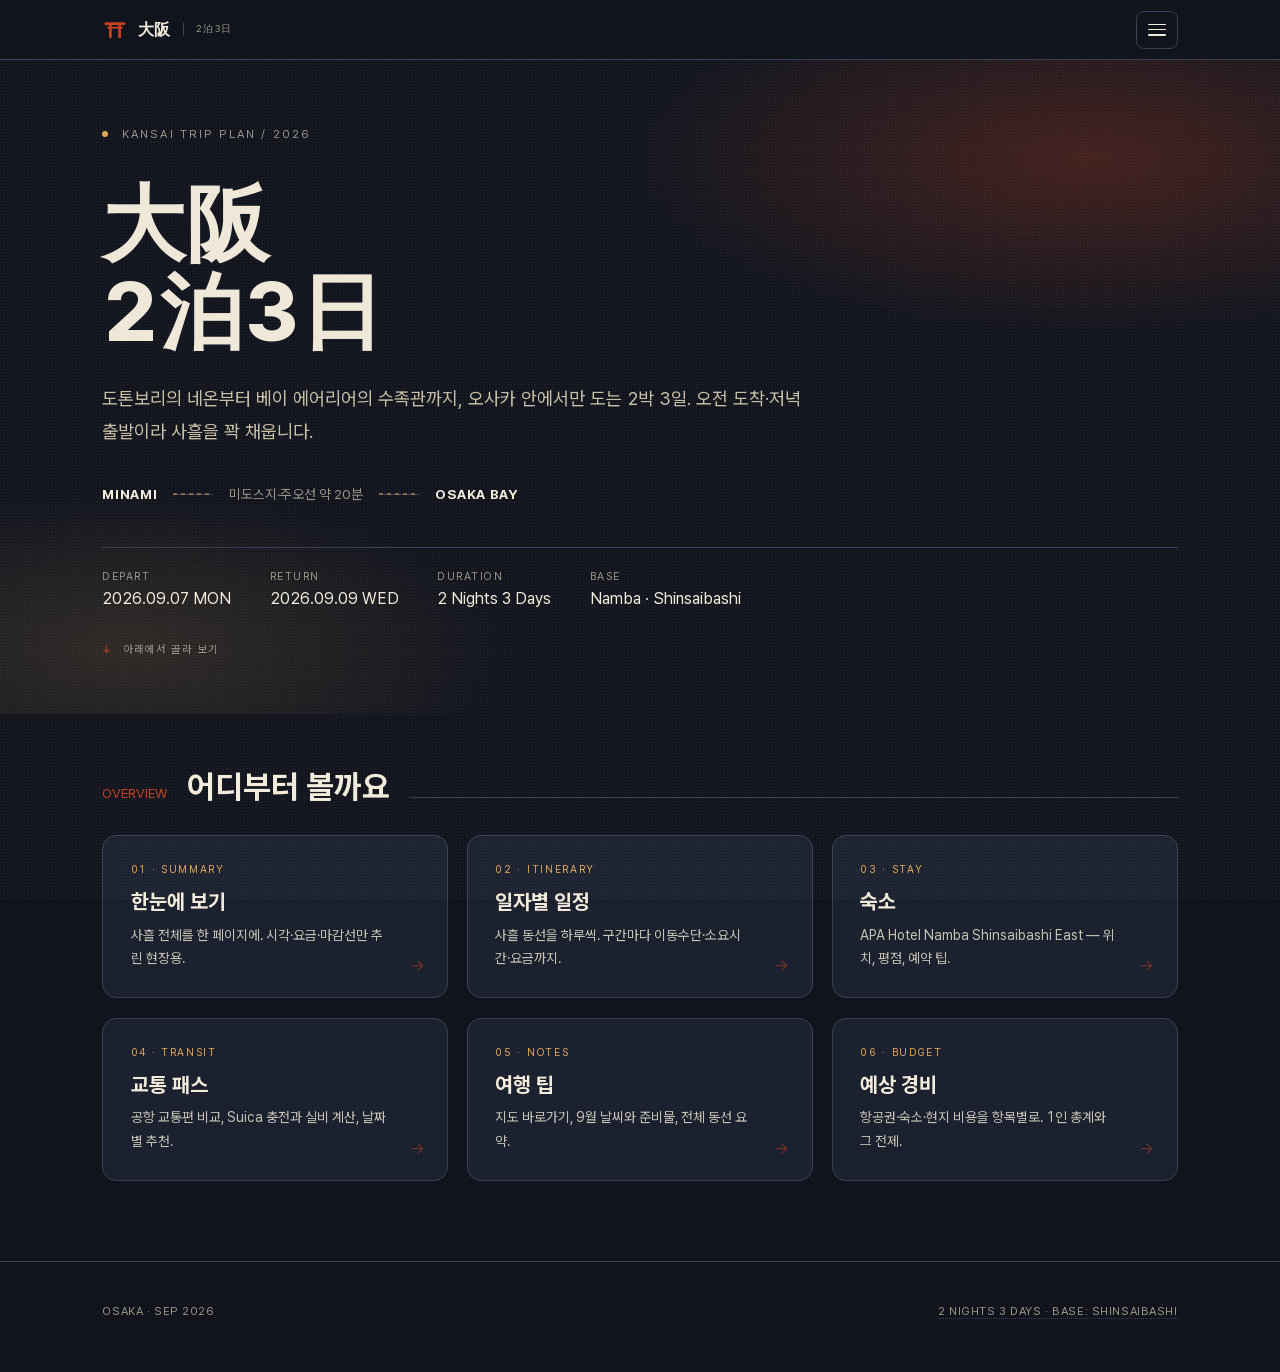
==== commit 1d16201e: "주유패스 제외, Suica 실비로 — 선택 입장료 분리 · 후기 링크 추가 체력에 맞춰 다니기로 해서 주유패스를 뺐다. 손익을 따져보니 그게 맞다.    네 곳 다     7,29" ====
--- a/index.html
+++ b/index.html
@@ -121,7 +121,7 @@
   <a class="nav-card reveal" href="transit.html">
     <span class="n">04 · Transit</span>
     <h3>교통 패스</h3>
-    <p>공항 교통편 비교, Suica 충전·주유패스, 날짜별 추천.</p>
+    <p>공항 교통편 비교, Suica 충전과 실비 계산, 날짜별 추천.</p>
   </a>
   <a class="nav-card reveal" href="notes.html">
     <span class="n">05 · Notes</span>
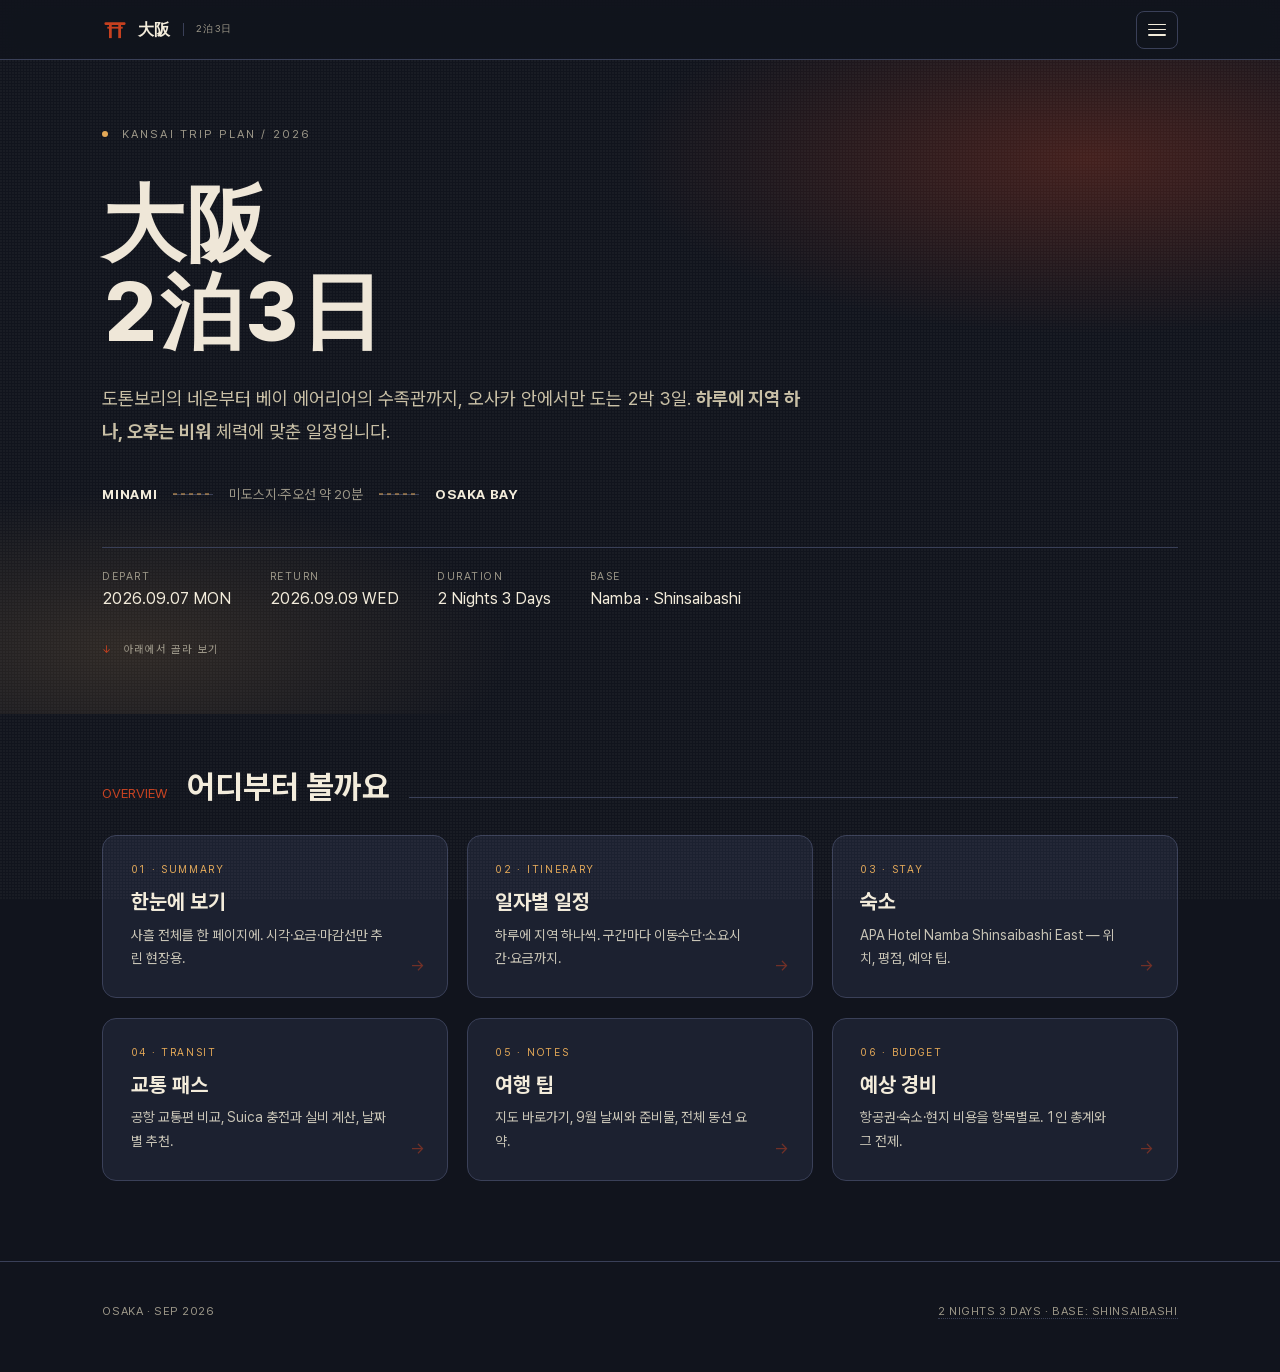
==== commit 3be75a68: "일정을 체력에 맞춰 축소 — 하루에 지역 하나, 오후는 비움 원칙 둘로 다시 짰다. 하루에 지역 하나만 보고, 오후는 숙소로 돌아와 쉰다. 빠진 것들은 지우지 않고 각 일차의 '선" ====
--- a/index.html
+++ b/index.html
@@ -53,8 +53,8 @@
         <a class="menu-link" href="itinerary.html"><span class="n">02</span><span class="t">일자별 일정</span><span class="d">Itinerary</span></a>
         <ul class="menu-days">
           <li><a href="day-1.html"><span class="dn">DAY 1</span>도착 &amp; 미나미</a></li>
-          <li><a href="day-2.html"><span class="dn">DAY 2</span>가이유칸 &amp; 신세카이</a></li>
-          <li><a href="day-3.html"><span class="dn">DAY 3</span>오사카성 &amp; 귀국</a></li>
+          <li><a href="day-2.html"><span class="dn">DAY 2</span>가이유칸 &amp; 베이</a></li>
+          <li><a href="day-3.html"><span class="dn">DAY 3</span>마지막 아침 &amp; 귀국</a></li>
         </ul>
       </li>
       <li>
@@ -76,7 +76,7 @@
 <section class="hero">
   <div class="board"><span class="dot" aria-hidden="true"></span>KANSAI TRIP PLAN&nbsp;/&nbsp;2026</div>
   <h1>大阪<br>2泊3日</h1>
-  <p class="sub">도톤보리의 네온부터 베이 에어리어의 수족관까지, 오사카 안에서만 도는 2박 3일. 오전 도착·저녁 출발이라 사흘을 꽉 채웁니다.</p>
+  <p class="sub">도톤보리의 네온부터 베이 에어리어의 수족관까지, 오사카 안에서만 도는 2박 3일. <b>하루에 지역 하나, 오후는 비워</b> 체력에 맞춘 일정입니다.</p>
 
   <div class="route">
     <span class="stop">MINAMI</span>
@@ -111,7 +111,7 @@
   <a class="nav-card reveal" href="itinerary.html">
     <span class="n">02 · Itinerary</span>
     <h3>일자별 일정</h3>
-    <p>사흘 동선을 하루씩. 구간마다 이동수단·소요시간·요금까지.</p>
+    <p>하루에 지역 하나씩. 구간마다 이동수단·소요시간·요금까지.</p>
   </a>
   <a class="nav-card reveal" href="stay.html">
     <span class="n">03 · Stay</span>
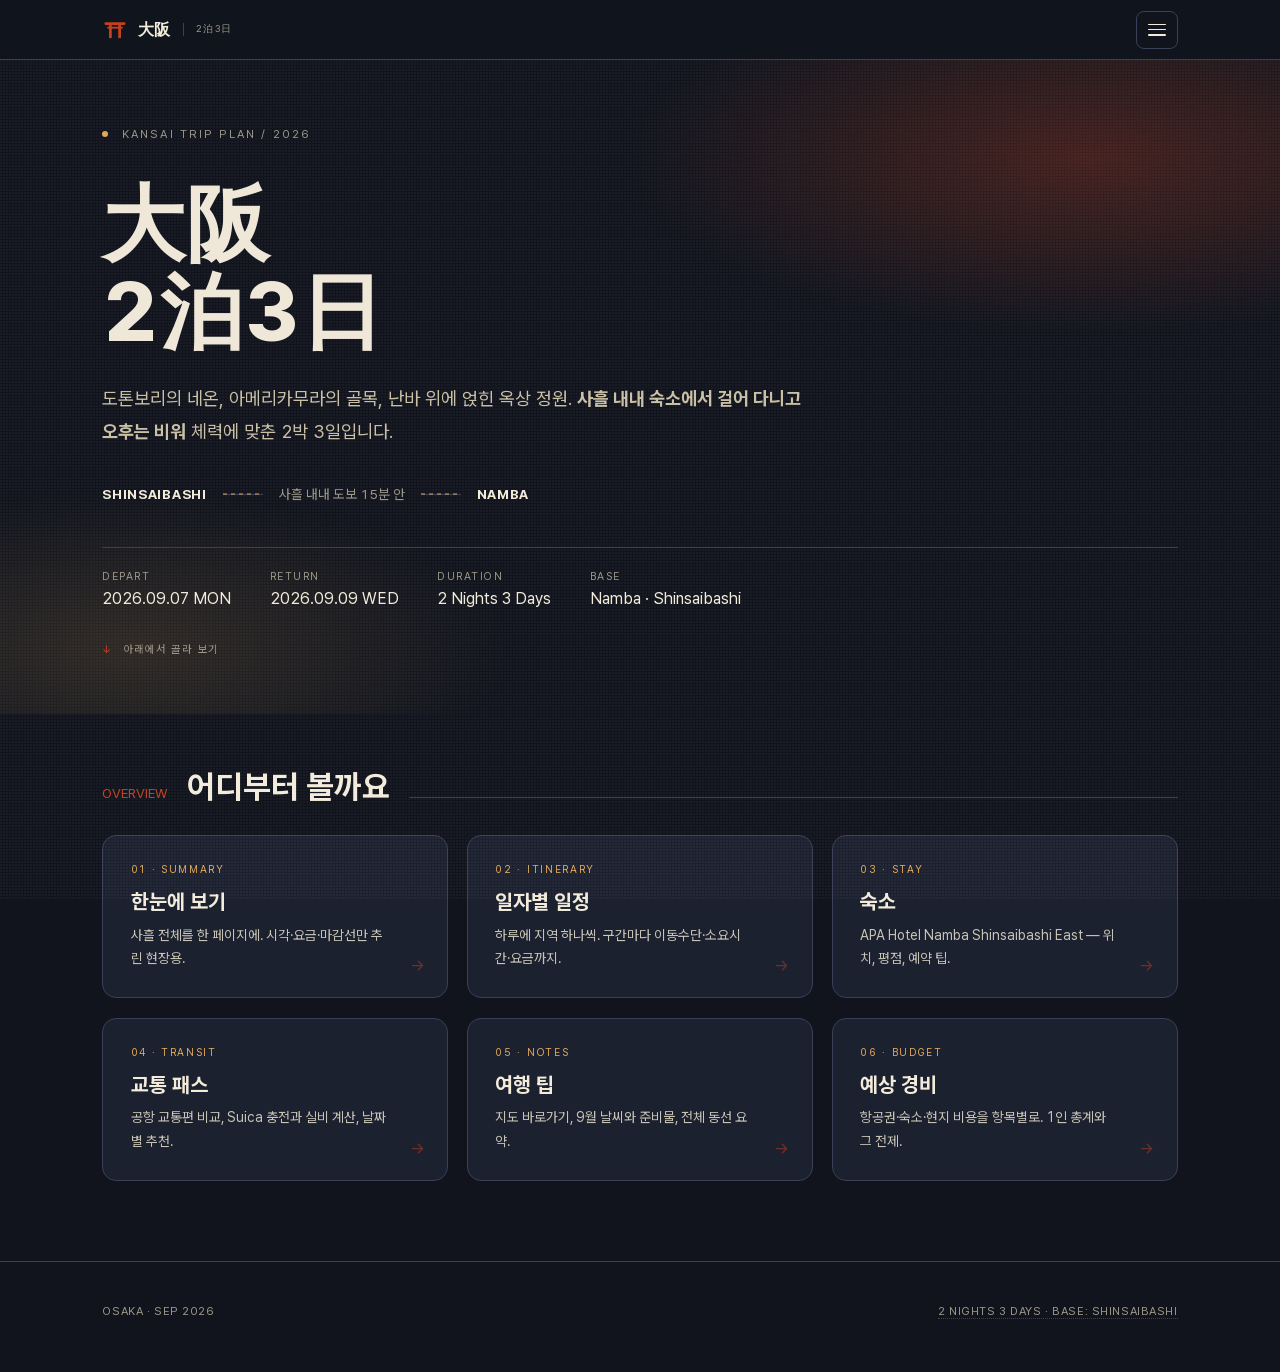
==== commit 2f9aa81f: "가이유칸 제외 — 2일차를 지하철 0회 도보 일정으로 다시 짬 가이유칸을 빼면 베이 에어리어에 갈 이유가 사라져 2일차 전체를 재구성했다.  DAY 2 - 아메리카무라 → 호리에 " ====
--- a/index.html
+++ b/index.html
@@ -5,7 +5,7 @@
 <meta name="viewport" content="width=device-width, initial-scale=1.0, viewport-fit=cover">
 <title>大阪 | 오사카 2박3일</title>
 
-<meta name="description" content="2026년 9월 7일~9일, 오사카 2박 3일 여행 일정. 일자별 동선, 가이유칸·신세카이, 숙소, 교통 패스를 한 곳에.">
+<meta name="description" content="2026년 9월 7일~9일, 오사카 2박 3일 여행 일정. 사흘 내내 도보권 동선, 숙소, Suica 실비 교통을 한 곳에.">
 <meta name="theme-color" content="#11141D">
 <meta name="color-scheme" content="dark">
 <link rel="canonical" href="https://osaka-kyoto-2026.vercel.app/">
@@ -13,12 +13,12 @@
 <meta property="og:type" content="website">
 <meta property="og:site_name" content="OSAKA · SEP 2026">
 <meta property="og:title" content="大阪 | 오사카 2박3일">
-<meta property="og:description" content="2026년 9월 7일~9일, 오사카 2박 3일 여행 일정. 일자별 동선, 가이유칸·신세카이, 숙소, 교통 패스를 한 곳에.">
+<meta property="og:description" content="2026년 9월 7일~9일, 오사카 2박 3일 여행 일정. 사흘 내내 도보권 동선, 숙소, Suica 실비 교통을 한 곳에.">
 <meta property="og:url" content="https://osaka-kyoto-2026.vercel.app/">
 <meta property="og:locale" content="ko_KR">
 <meta name="twitter:card" content="summary">
 <meta name="twitter:title" content="大阪 | 오사카 2박3일">
-<meta name="twitter:description" content="2026년 9월 7일~9일, 오사카 2박 3일 여행 일정. 일자별 동선, 가이유칸·신세카이, 숙소, 교통 패스를 한 곳에.">
+<meta name="twitter:description" content="2026년 9월 7일~9일, 오사카 2박 3일 여행 일정. 사흘 내내 도보권 동선, 숙소, Suica 실비 교통을 한 곳에.">
 
 <link rel="icon" href="data:image/svg+xml,%3Csvg xmlns='http://www.w3.org/2000/svg' viewBox='0 0 32 32'%3E%3Crect width='32' height='32' rx='7' fill='%2311141D'/%3E%3Cg fill='%23C6401F'%3E%3Crect x='3' y='6.5' width='26' height='3.2' rx='1.4'/%3E%3Crect x='6.5' y='12' width='19' height='2.3'/%3E%3Crect x='8.6' y='9.7' width='3.4' height='16.3'/%3E%3Crect x='20' y='9.7' width='3.4' height='16.3'/%3E%3C/g%3E%3C/svg%3E">
 <link rel="apple-touch-icon" href="data:image/svg+xml,%3Csvg xmlns='http://www.w3.org/2000/svg' viewBox='0 0 32 32'%3E%3Crect width='32' height='32' rx='7' fill='%2311141D'/%3E%3Cg fill='%23C6401F'%3E%3Crect x='3' y='6.5' width='26' height='3.2' rx='1.4'/%3E%3Crect x='6.5' y='12' width='19' height='2.3'/%3E%3Crect x='8.6' y='9.7' width='3.4' height='16.3'/%3E%3Crect x='20' y='9.7' width='3.4' height='16.3'/%3E%3C/g%3E%3C/svg%3E">
@@ -53,7 +53,7 @@
         <a class="menu-link" href="itinerary.html"><span class="n">02</span><span class="t">일자별 일정</span><span class="d">Itinerary</span></a>
         <ul class="menu-days">
           <li><a href="day-1.html"><span class="dn">DAY 1</span>도착 &amp; 미나미</a></li>
-          <li><a href="day-2.html"><span class="dn">DAY 2</span>가이유칸 &amp; 베이</a></li>
+          <li><a href="day-2.html"><span class="dn">DAY 2</span>미나미 산책 &amp; 쉬어가기</a></li>
           <li><a href="day-3.html"><span class="dn">DAY 3</span>마지막 아침 &amp; 귀국</a></li>
         </ul>
       </li>
@@ -76,14 +76,14 @@
 <section class="hero">
   <div class="board"><span class="dot" aria-hidden="true"></span>KANSAI TRIP PLAN&nbsp;/&nbsp;2026</div>
   <h1>大阪<br>2泊3日</h1>
-  <p class="sub">도톤보리의 네온부터 베이 에어리어의 수족관까지, 오사카 안에서만 도는 2박 3일. <b>하루에 지역 하나, 오후는 비워</b> 체력에 맞춘 일정입니다.</p>
+  <p class="sub">도톤보리의 네온, 아메리카무라의 골목, 난바 위에 얹힌 옥상 정원. <b>사흘 내내 숙소에서 걸어 다니고 오후는 비워</b> 체력에 맞춘 2박 3일입니다.</p>
 
   <div class="route">
-    <span class="stop">MINAMI</span>
+    <span class="stop">SHINSAIBASHI</span>
     <span class="track" aria-hidden="true"></span>
-    <span>미도스지·주오선 약 20분</span>
+    <span>사흘 내내 도보 15분 안</span>
     <span class="track" aria-hidden="true"></span>
-    <span class="stop">OSAKA BAY</span>
+    <span class="stop">NAMBA</span>
   </div>
 
   <div class="hero-meta">
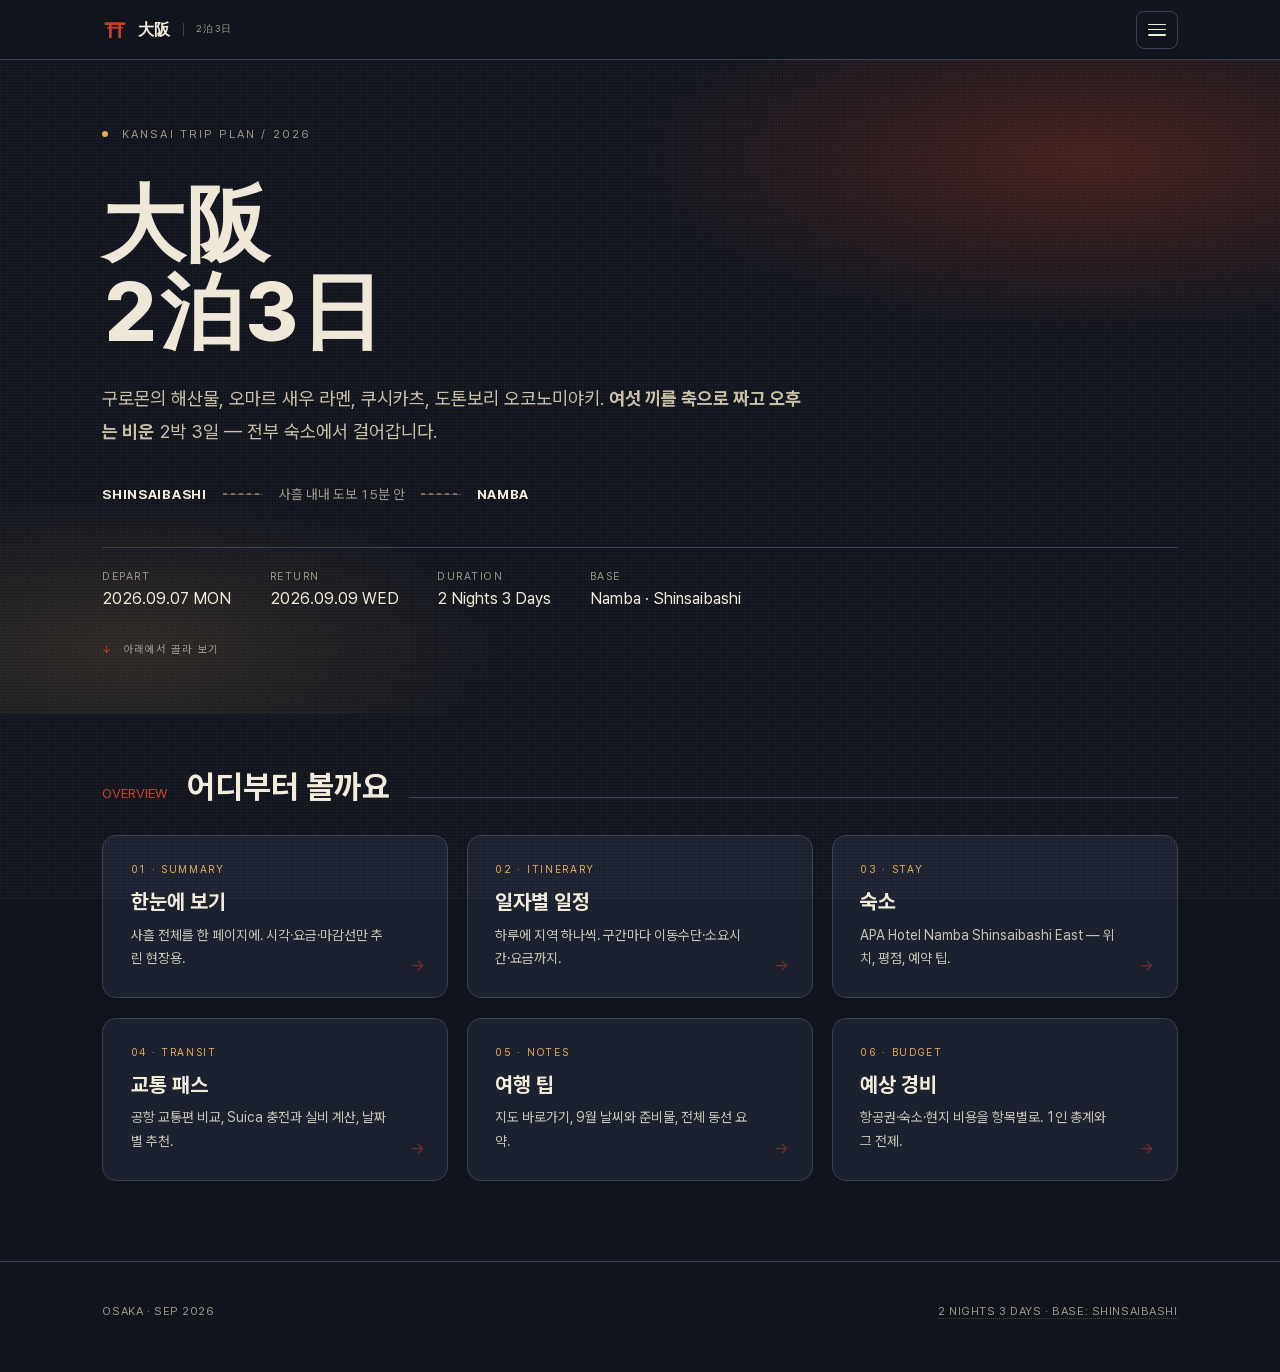
==== commit 75ad41f8: "먹는 일정 위주로 재구성 — 여섯 끼를 축으로 일차 제목·동선을 관광지가 아니라 끼니 기준으로 다시 세웠다.  - 1일차 "도착 & 미나미" -> "구로몬 & 도톤보리 밤"   2" ====
--- a/index.html
+++ b/index.html
@@ -5,7 +5,7 @@
 <meta name="viewport" content="width=device-width, initial-scale=1.0, viewport-fit=cover">
 <title>大阪 | 오사카 2박3일</title>
 
-<meta name="description" content="2026년 9월 7일~9일, 오사카 2박 3일 여행 일정. 사흘 내내 도보권 동선, 숙소, Suica 실비 교통을 한 곳에.">
+<meta name="description" content="2026년 9월 7일~9일, 오사카 2박 3일 먹는 일정. 구로몬·이마이·오마르 새우 라멘·쿠시카츠·오코노미야키를 한 곳에.">
 <meta name="theme-color" content="#11141D">
 <meta name="color-scheme" content="dark">
 <link rel="canonical" href="https://osaka-kyoto-2026.vercel.app/">
@@ -13,12 +13,12 @@
 <meta property="og:type" content="website">
 <meta property="og:site_name" content="OSAKA · SEP 2026">
 <meta property="og:title" content="大阪 | 오사카 2박3일">
-<meta property="og:description" content="2026년 9월 7일~9일, 오사카 2박 3일 여행 일정. 사흘 내내 도보권 동선, 숙소, Suica 실비 교통을 한 곳에.">
+<meta property="og:description" content="2026년 9월 7일~9일, 오사카 2박 3일 먹는 일정. 구로몬·이마이·오마르 새우 라멘·쿠시카츠·오코노미야키를 한 곳에.">
 <meta property="og:url" content="https://osaka-kyoto-2026.vercel.app/">
 <meta property="og:locale" content="ko_KR">
 <meta name="twitter:card" content="summary">
 <meta name="twitter:title" content="大阪 | 오사카 2박3일">
-<meta name="twitter:description" content="2026년 9월 7일~9일, 오사카 2박 3일 여행 일정. 사흘 내내 도보권 동선, 숙소, Suica 실비 교통을 한 곳에.">
+<meta name="twitter:description" content="2026년 9월 7일~9일, 오사카 2박 3일 먹는 일정. 구로몬·이마이·오마르 새우 라멘·쿠시카츠·오코노미야키를 한 곳에.">
 
 <link rel="icon" href="data:image/svg+xml,%3Csvg xmlns='http://www.w3.org/2000/svg' viewBox='0 0 32 32'%3E%3Crect width='32' height='32' rx='7' fill='%2311141D'/%3E%3Cg fill='%23C6401F'%3E%3Crect x='3' y='6.5' width='26' height='3.2' rx='1.4'/%3E%3Crect x='6.5' y='12' width='19' height='2.3'/%3E%3Crect x='8.6' y='9.7' width='3.4' height='16.3'/%3E%3Crect x='20' y='9.7' width='3.4' height='16.3'/%3E%3C/g%3E%3C/svg%3E">
 <link rel="apple-touch-icon" href="data:image/svg+xml,%3Csvg xmlns='http://www.w3.org/2000/svg' viewBox='0 0 32 32'%3E%3Crect width='32' height='32' rx='7' fill='%2311141D'/%3E%3Cg fill='%23C6401F'%3E%3Crect x='3' y='6.5' width='26' height='3.2' rx='1.4'/%3E%3Crect x='6.5' y='12' width='19' height='2.3'/%3E%3Crect x='8.6' y='9.7' width='3.4' height='16.3'/%3E%3Crect x='20' y='9.7' width='3.4' height='16.3'/%3E%3C/g%3E%3C/svg%3E">
@@ -52,9 +52,9 @@
       <li>
         <a class="menu-link" href="itinerary.html"><span class="n">02</span><span class="t">일자별 일정</span><span class="d">Itinerary</span></a>
         <ul class="menu-days">
-          <li><a href="day-1.html"><span class="dn">DAY 1</span>도착 &amp; 미나미</a></li>
-          <li><a href="day-2.html"><span class="dn">DAY 2</span>미나미 산책 &amp; 쉬어가기</a></li>
-          <li><a href="day-3.html"><span class="dn">DAY 3</span>마지막 아침 &amp; 귀국</a></li>
+          <li><a href="day-1.html"><span class="dn">DAY 1</span>구로몬 &amp; 도톤보리 밤</a></li>
+          <li><a href="day-2.html"><span class="dn">DAY 2</span>라멘 &amp; 쿠시카츠</a></li>
+          <li><a href="day-3.html"><span class="dn">DAY 3</span>오코노미야키로 마무리</a></li>
         </ul>
       </li>
       <li>
@@ -76,7 +76,7 @@
 <section class="hero">
   <div class="board"><span class="dot" aria-hidden="true"></span>KANSAI TRIP PLAN&nbsp;/&nbsp;2026</div>
   <h1>大阪<br>2泊3日</h1>
-  <p class="sub">도톤보리의 네온, 아메리카무라의 골목, 난바 위에 얹힌 옥상 정원. <b>사흘 내내 숙소에서 걸어 다니고 오후는 비워</b> 체력에 맞춘 2박 3일입니다.</p>
+  <p class="sub">구로몬의 해산물, 오마르 새우 라멘, 쿠시카츠, 도톤보리 오코노미야키. <b>여섯 끼를 축으로 짜고 오후는 비운</b> 2박 3일 — 전부 숙소에서 걸어갑니다.</p>
 
   <div class="route">
     <span class="stop">SHINSAIBASHI</span>
--- a/assets/style.css
+++ b/assets/style.css
@@ -892,6 +892,38 @@
 }
 
 /* ============================================================
+   VIDEO (동선 안내 영상 임베드)
+   ============================================================ */
+.video-block{
+  margin:0 var(--pad) 5rem;
+}
+.video-frame{
+  position:relative;
+  width:100%;
+  aspect-ratio:16/9;
+  border:1px solid var(--line);
+  border-radius:14px;
+  overflow:hidden;
+  background:var(--night-2);
+}
+.video-frame iframe{
+  position:absolute;inset:0;
+  width:100%;height:100%;
+  border:0;
+}
+.video-meta{
+  display:flex;flex-wrap:wrap;gap:.4rem .9rem;align-items:baseline;
+  margin-top:.8rem;
+  font-size:.8rem;color:#C8C4B6;
+}
+.video-meta .ch{font-family:var(--mono);font-size:.7rem;letter-spacing:.06em;color:var(--ink-dim);text-transform:uppercase;}
+.video-meta .ttl{color:var(--paper);font-weight:500;}
+
+@media print{
+  .video-frame{display:none;}
+}
+
+/* ============================================================
    PRINT
    ============================================================ */
 @media print{
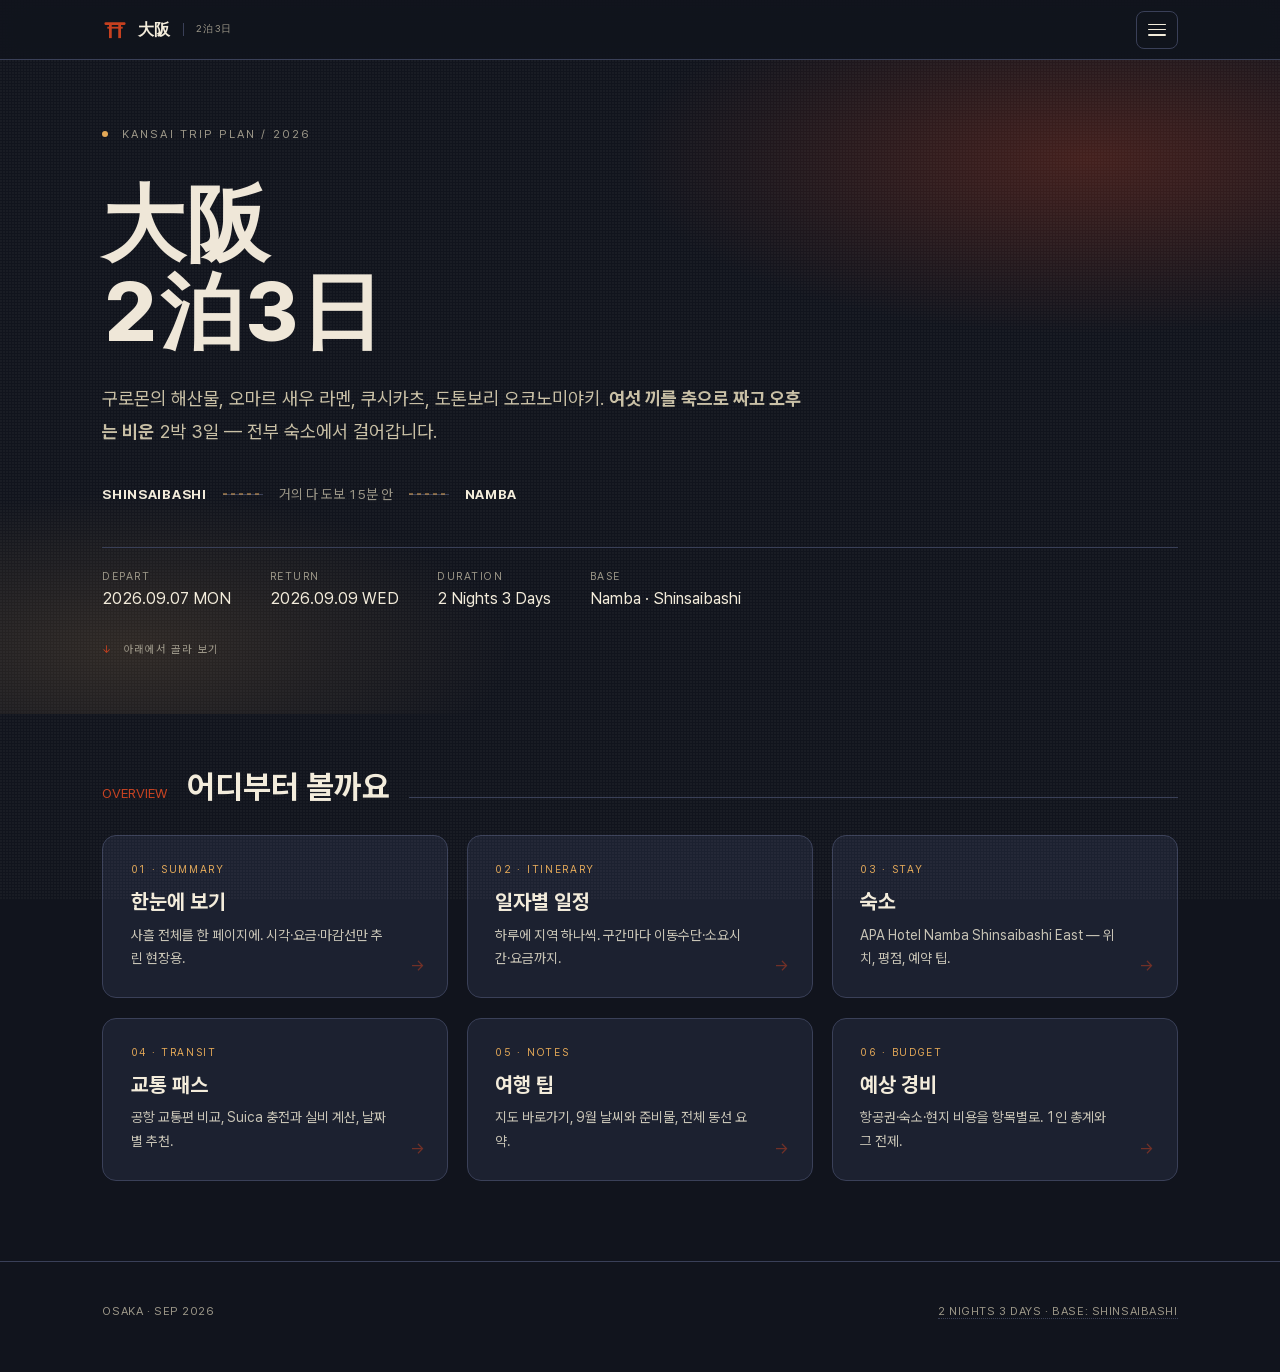
==== commit a8f73946: "경로 변경 후 남은 불일치 일괄 정정 (전 페이지 감사) 경로·도보시간 변경이 반영 안 된 곳을 전 페이지에서 훑어 고쳤다.  1) 난바 파크스가 실제 23분인데 15분으로 적혀 " ====
--- a/index.html
+++ b/index.html
@@ -81,7 +81,7 @@
   <div class="route">
     <span class="stop">SHINSAIBASHI</span>
     <span class="track" aria-hidden="true"></span>
-    <span>사흘 내내 도보 15분 안</span>
+    <span>거의 다 도보 15분 안</span>
     <span class="track" aria-hidden="true"></span>
     <span class="stop">NAMBA</span>
   </div>
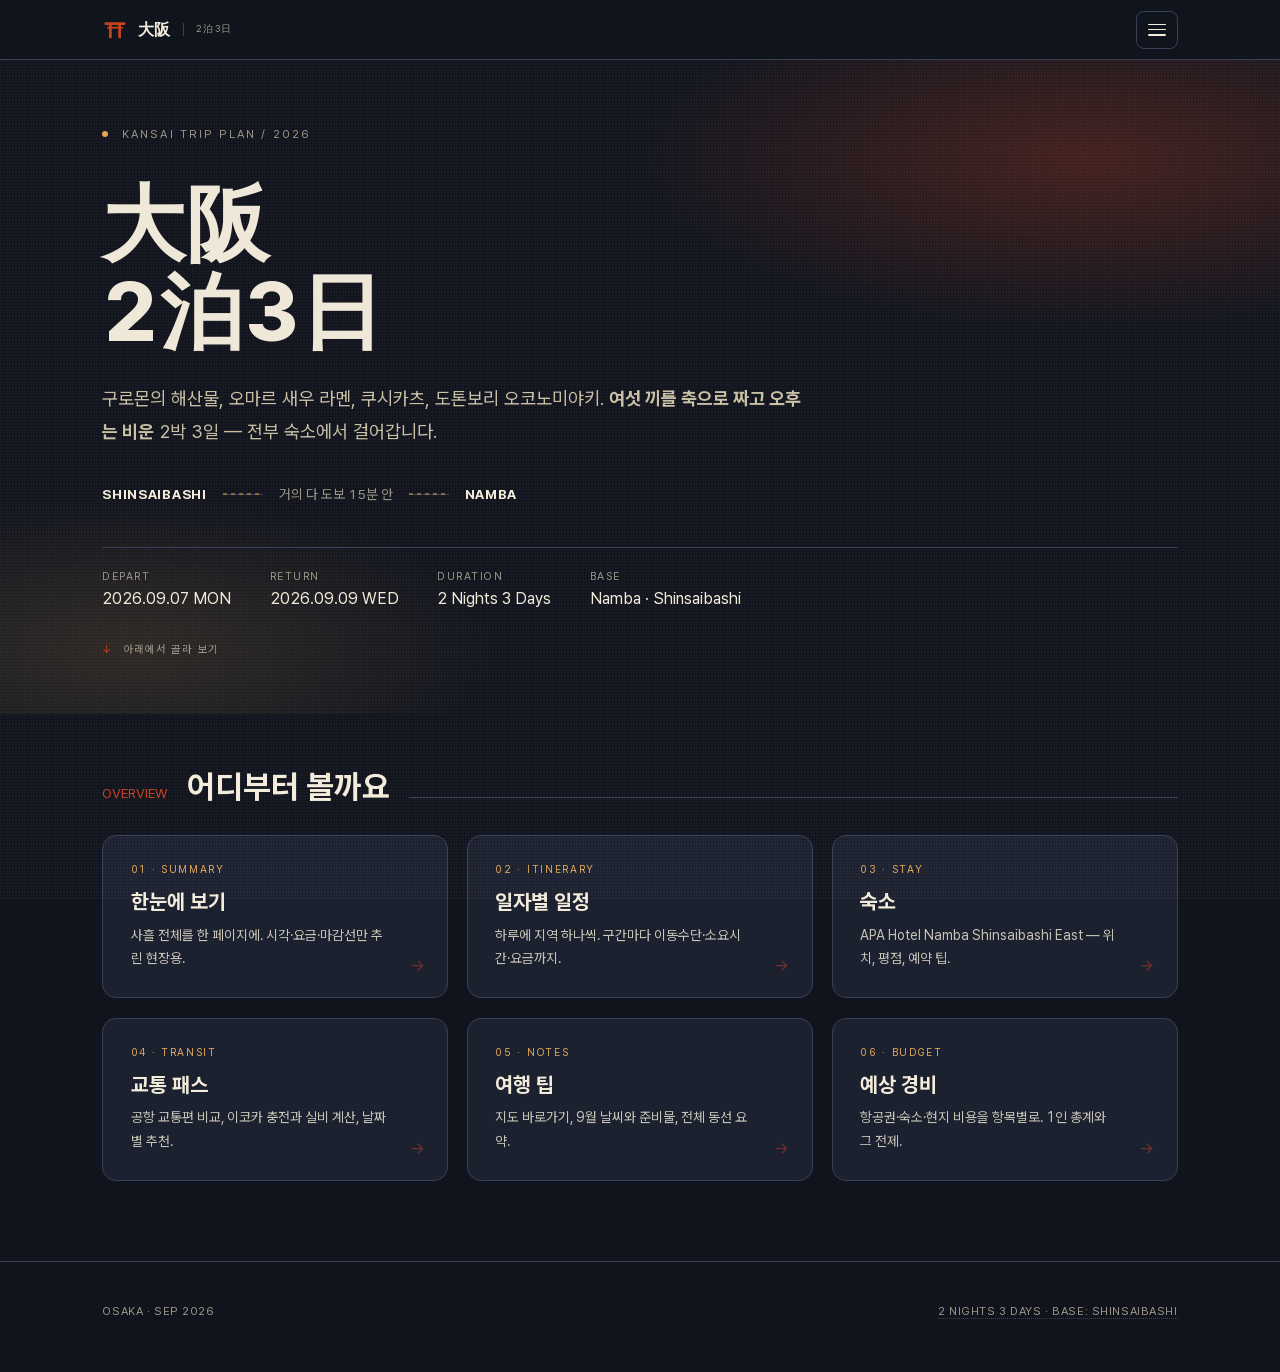
==== commit cf2fb64d: "교통카드를 Suica 에서 이코카로 전면 교체 도쿄에서 쓰던 Suica 가 오사카 개찰에서 안 먹혀 현지에서 이코카를 새로 샀다고 사용자가 알려왔다. 사이트가 "가지고 계신 Sui" ====
--- a/index.html
+++ b/index.html
@@ -121,7 +121,7 @@
   <a class="nav-card reveal" href="transit.html">
     <span class="n">04 · Transit</span>
     <h3>교통 패스</h3>
-    <p>공항 교통편 비교, Suica 충전과 실비 계산, 날짜별 추천.</p>
+    <p>공항 교통편 비교, 이코카 충전과 실비 계산, 날짜별 추천.</p>
   </a>
   <a class="nav-card reveal" href="notes.html">
     <span class="n">05 · Notes</span>
